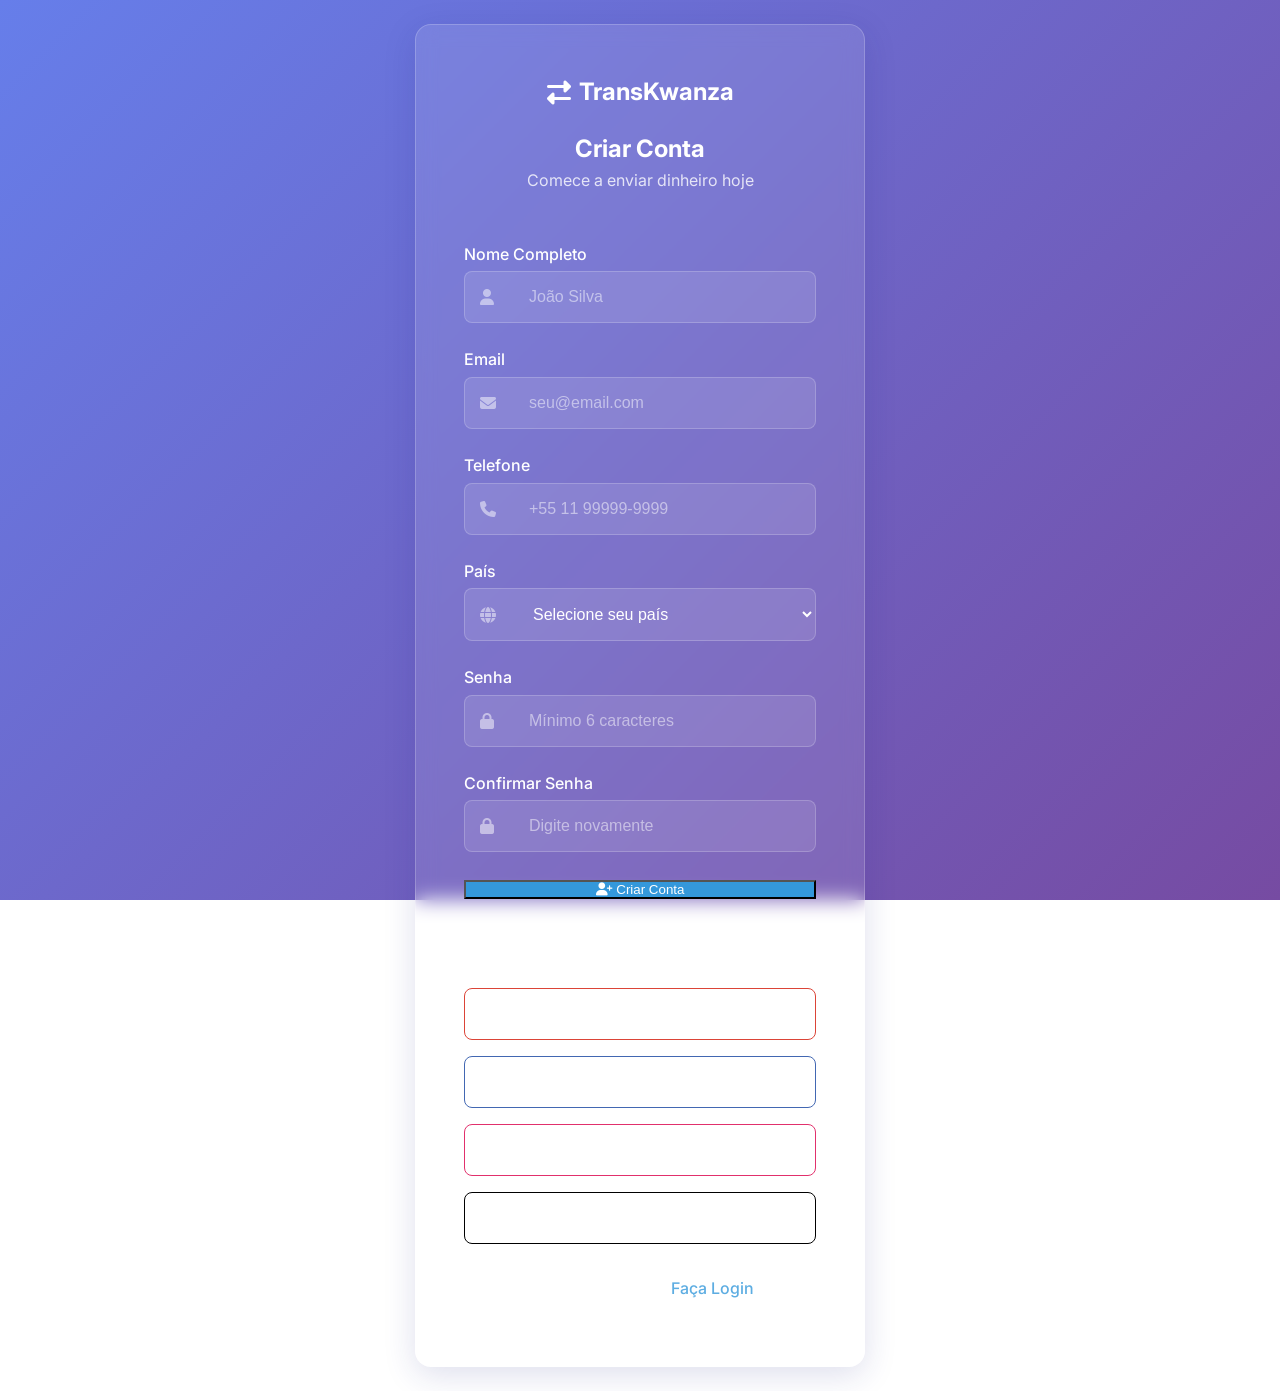
==== public_html/cadastro.html @ 3e9f4a1c "feat: Implementação inicial do sistema TransKwanza P2P de Remessas Este commit implementa a base com" ====
<!DOCTYPE html>
<html lang="pt-BR">
<head>
    <meta charset="UTF-8">
    <meta name="viewport" content="width=device-width, initial-scale=1.0">
    <title>Cadastro - TransKwanza</title>

    <link rel="preconnect" href="https://fonts.googleapis.com">
    <link href="https://fonts.googleapis.com/css2?family=Inter:wght@400;500;600;700&display=swap" rel="stylesheet">
    <link rel="stylesheet" href="https://cdnjs.cloudflare.com/ajax/libs/font-awesome/6.4.0/css/all.min.css">

    <link rel="stylesheet" href="css/theme.css">
    <link rel="stylesheet" href="css/style.css">
    <link rel="stylesheet" href="css/auth.css">

    <script src="https://accounts.google.com/gsi/client" async defer></script>
    <script async defer crossorigin="anonymous" src="https://connect.facebook.net/pt_BR/sdk.js"></script>
    <script src="https://appleid.cdn-apple.com/appleauth/static/jsapi/appleid/1/pt_BR/appleid.auth.js"></script>
</head>
<body class="auth-page">
    <div class="auth-container">
        <div class="auth-card glass-card">
            <div class="auth-header">
                <a href="index.html" class="logo">
                    <i class="fas fa-exchange-alt"></i>
                    <span>TransKwanza</span>
                </a>
                <h1>Criar Conta</h1>
                <p>Comece a enviar dinheiro hoje</p>
            </div>

            <!-- Cadastro Tradicional -->
            <form id="registerForm" class="auth-form">
                <div class="form-group">
                    <label for="name">Nome Completo</label>
                    <div class="input-group">
                        <i class="fas fa-user"></i>
                        <input type="text" id="name" name="name" placeholder="João Silva" required>
                    </div>
                </div>

                <div class="form-group">
                    <label for="email">Email</label>
                    <div class="input-group">
                        <i class="fas fa-envelope"></i>
                        <input type="email" id="email" name="email" placeholder="seu@email.com" required>
                    </div>
                </div>

                <div class="form-group">
                    <label for="phone">Telefone</label>
                    <div class="input-group">
                        <i class="fas fa-phone"></i>
                        <input type="tel" id="phone" name="phone" placeholder="+55 11 99999-9999">
                    </div>
                </div>

                <div class="form-group">
                    <label for="country">País</label>
                    <div class="input-group">
                        <i class="fas fa-globe"></i>
                        <select id="country" name="country" required>
                            <option value="">Selecione seu país</option>
                            <option value="BR">🇧🇷 Brasil</option>
                            <option value="AO">🇦🇴 Angola</option>
                            <option value="PT">🇵🇹 Portugal</option>
                            <option value="US">🇺🇸 Estados Unidos</option>
                            <option value="CU">🇨🇺 Cuba</option>
                            <option value="RU">🇷🇺 Rússia</option>
                            <option value="ZA">🇿🇦 África do Sul</option>
                            <option value="NA">🇳🇦 Namíbia</option>
                            <option value="MZ">🇲🇿 Moçambique</option>
                        </select>
                    </div>
                </div>

                <div class="form-group">
                    <label for="password">Senha</label>
                    <div class="input-group">
                        <i class="fas fa-lock"></i>
                        <input type="password" id="password" name="password" placeholder="Mínimo 6 caracteres" required>
                    </div>
                </div>

                <div class="form-group">
                    <label for="confirmPassword">Confirmar Senha</label>
                    <div class="input-group">
                        <i class="fas fa-lock"></i>
                        <input type="password" id="confirmPassword" name="confirmPassword" placeholder="Digite novamente" required>
                    </div>
                </div>

                <button type="submit" class="btn-primary btn-block">
                    <i class="fas fa-user-plus"></i>
                    Criar Conta
                </button>
            </form>

            <div class="divider">
                <span>OU</span>
            </div>

            <div class="social-login">
                <button id="googleLoginBtn" class="btn-social btn-google">
                    <i class="fab fa-google"></i>
                    Cadastrar com Google
                </button>

                <button id="facebookLoginBtn" class="btn-social btn-facebook">
                    <i class="fab fa-facebook-f"></i>
                    Cadastrar com Facebook
                </button>

                <button id="instagramLoginBtn" class="btn-social btn-instagram">
                    <i class="fab fa-instagram"></i>
                    Cadastrar com Instagram
                </button>

                <button id="appleLoginBtn" class="btn-social btn-apple">
                    <i class="fab fa-apple"></i>
                    Cadastrar com Apple
                </button>
            </div>

            <div class="auth-footer">
                <p>Já tem uma conta? <a href="login.html">Faça Login</a></p>
            </div>
        </div>
    </div>

    <script src="js/main.js"></script>
    <script src="js/social-login.js"></script>
    <script src="js/auth.js"></script>
</body>
</html>
---- public_html/css/theme.css ----
/**
 * TRANSKWANZA - Theme Variables
 * Cores, fontes e variáveis globais
 */

:root {
    /* Cores Primárias */
    --primary-color: #3498db;
    --primary-dark: #2980b9;
    --primary-light: #5dade2;

    /* Cores Secundárias */
    --secondary-color: #2ecc71;
    --secondary-dark: #27ae60;
    --secondary-light: #58d68d;

    /* Cores de Sistema */
    --error-color: #e74c3c;
    --warning-color: #f39c12;
    --info-color: #3498db;
    --success-color: #2ecc71;

    /* Cores Neutras */
    --gray-100: #f8f9fa;
    --gray-200: #e9ecef;
    --gray-300: #dee2e6;
    --gray-400: #ced4da;
    --gray-500: #adb5bd;
    --gray-600: #6c757d;
    --gray-700: #495057;
    --gray-800: #343a40;
    --gray-900: #212529;

    /* Background */
    --bg-gradient-start: #667eea;
    --bg-gradient-end: #764ba2;
    --bg-gradient: linear-gradient(135deg, var(--bg-gradient-start) 0%, var(--bg-gradient-end) 100%);

    /* Glass Effect */
    --glass-bg: rgba(255, 255, 255, 0.1);
    --glass-border: rgba(255, 255, 255, 0.2);
    --glass-shadow: 0 8px 32px 0 rgba(31, 38, 135, 0.15);
    --glass-blur: 10px;

    /* Tipografia */
    --font-family: 'Inter', -apple-system, BlinkMacSystemFont, 'Segoe UI', Roboto, sans-serif;
    --font-size-xs: 0.75rem;    /* 12px */
    --font-size-sm: 0.875rem;   /* 14px */
    --font-size-base: 1rem;     /* 16px */
    --font-size-lg: 1.125rem;   /* 18px */
    --font-size-xl: 1.25rem;    /* 20px */
    --font-size-2xl: 1.5rem;    /* 24px */
    --font-size-3xl: 1.875rem;  /* 30px */
    --font-size-4xl: 2.25rem;   /* 36px */

    --font-weight-normal: 400;
    --font-weight-medium: 500;
    --font-weight-semibold: 600;
    --font-weight-bold: 700;

    /* Espaçamento */
    --spacing-xs: 0.25rem;    /* 4px */
    --spacing-sm: 0.5rem;     /* 8px */
    --spacing-md: 1rem;       /* 16px */
    --spacing-lg: 1.5rem;     /* 24px */
    --spacing-xl: 2rem;       /* 32px */
    --spacing-2xl: 3rem;      /* 48px */
    --spacing-3xl: 4rem;      /* 64px */

    /* Border Radius */
    --radius-sm: 0.25rem;     /* 4px */
    --radius-md: 0.5rem;      /* 8px */
    --radius-lg: 1rem;        /* 16px */
    --radius-xl: 1.5rem;      /* 24px */
    --radius-full: 9999px;

    /* Shadows */
    --shadow-sm: 0 1px 2px 0 rgba(0, 0, 0, 0.05);
    --shadow-md: 0 4px 6px -1px rgba(0, 0, 0, 0.1), 0 2px 4px -1px rgba(0, 0, 0, 0.06);
    --shadow-lg: 0 10px 15px -3px rgba(0, 0, 0, 0.1), 0 4px 6px -2px rgba(0, 0, 0, 0.05);
    --shadow-xl: 0 20px 25px -5px rgba(0, 0, 0, 0.1), 0 10px 10px -5px rgba(0, 0, 0, 0.04);

    /* Transitions */
    --transition-fast: 150ms ease-in-out;
    --transition-base: 300ms ease-in-out;
    --transition-slow: 500ms ease-in-out;

    /* Z-Index */
    --z-dropdown: 1000;
    --z-sticky: 1020;
    --z-fixed: 1030;
    --z-modal-backdrop: 1040;
    --z-modal: 1050;
    --z-popover: 1060;
    --z-tooltip: 1070;
}

/* Dark Theme (futuro) */
[data-theme="dark"] {
    --bg-gradient-start: #2c3e50;
    --bg-gradient-end: #3498db;
    --glass-bg: rgba(0, 0, 0, 0.3);
}
---- public_html/css/style.css ----
/**
 * TRANSKWANZA - Global Styles
 * Estilos globais + Glassmorphism Design
 */

/* ============================================
   RESET & BASE
   ============================================ */
*, *::before, *::after {
    box-sizing: border-box;
    margin: 0;
    padding: 0;
}

html {
    scroll-behavior: smooth;
}

body {
    font-family: var(--font-family);
    font-size: var(--font-size-base);
    line-height: 1.6;
    color: var(--gray-900);
    background: var(--bg-gradient);
    background-attachment: fixed;
    min-height: 100vh;
}

/* ============================================
   GLASS MORPHISM
   ============================================ */
.glass-card {
    background: var(--glass-bg);
    backdrop-filter: blur(var(--glass-blur));
    -webkit-backdrop-filter: blur(var(--glass-blur));
    border: 1px solid var(--glass-border);
    border-radius: var(--radius-lg);
    box-shadow: var(--glass-shadow);
    transition: transform var(--transition-base), box-shadow var(--transition-base);
}

.glass-card:hover {
    transform: translateY(-2px);
    box-shadow: 0 12px 40px 0 rgba(31, 38, 135, 0.2);
}

/* ============================================
   CONTAINER & LAYOUT
   ============================================ */
.container {
    width: 100%;
    max-width: 1200px;
    margin: 0 auto;
    padding: 0 var(--spacing-lg);
}

/* ============================================
   TYPOGRAPHY
   ============================================ */
h1, h2, h3, h4, h5, h6 {
    font-weight: var(--font-weight-bold);
    line-height: 1.2;
    margin-bottom: var(--spacing-md);
    color: #fff;
}

h1 { font-size: var(--font-size-4xl); }
h2 { font-size: var(--font-size-3xl); }
h3 { font-size: var(--font-size-2xl); }
h4 { font-size: var(--font-size-xl); }

p {
    margin-bottom: var(--spacing-md);
}

a {
    color: var(--primary-color);
    text-decoration: none;
    transition: color var(--transition-fast);
}

a:hover {
    color: var(--primary-dark);
}

/* ============================================
   BUTTONS
   ============================================ */
.btn {
    display: inline-flex;
    align-items: center;
    justify-content: center;
    gap: var(--spacing-sm);
    padding: var(--spacing-sm) var(--spacing-lg);
    font-size: var(--font-size-base);
    font-weight: var(--font-weight-medium);
    border-radius: var(--radius-md);
    border: none;
    cursor: pointer;
    transition: all var(--transition-base);
    text-align: center;
    white-space: nowrap;
}

.btn-primary {
    background: var(--primary-color);
    color: #fff;
}

.btn-primary:hover {
    background: var(--primary-dark);
    transform: translateY(-1px);
    box-shadow: var(--shadow-md);
}

.btn-secondary {
    background: var(--glass-bg);
    color: #fff;
    border: 1px solid var(--glass-border);
    backdrop-filter: blur(10px);
}

.btn-secondary:hover {
    background: rgba(255, 255, 255, 0.2);
}

.btn-large {
    padding: var(--spacing-md) var(--spacing-xl);
    font-size: var(--font-size-lg);
}

.btn-block {
    width: 100%;
}

/* ============================================
   HEADER
   ============================================ */
.header {
    padding: var(--spacing-lg) 0;
    position: sticky;
    top: 0;
    z-index: var(--z-sticky);
    background: rgba(255, 255, 255, 0.05);
    backdrop-filter: blur(10px);
    border-bottom: 1px solid rgba(255, 255, 255, 0.1);
}

.header-content {
    display: flex;
    justify-content: space-between;
    align-items: center;
}

.logo {
    display: flex;
    align-items: center;
    gap: var(--spacing-sm);
    font-size: var(--font-size-2xl);
    font-weight: var(--font-weight-bold);
    color: #fff;
}

.nav {
    display: flex;
    align-items: center;
    gap: var(--spacing-lg);
}

.nav a {
    color: #fff;
    font-weight: var(--font-weight-medium);
}

/* ============================================
   HERO SECTION
   ============================================ */
.hero {
    padding: var(--spacing-3xl) 0;
    text-align: center;
}

.hero-content h1 {
    font-size: 3.5rem;
    margin-bottom: var(--spacing-md);
}

.hero-subtitle {
    font-size: var(--font-size-xl);
    color: rgba(255, 255, 255, 0.9);
    margin-bottom: var(--spacing-2xl);
}

.hero-buttons {
    display: flex;
    gap: var(--spacing-md);
    justify-content: center;
    margin-bottom: var(--spacing-3xl);
}

.hero-stats {
    display: grid;
    grid-template-columns: repeat(3, 1fr);
    gap: var(--spacing-xl);
    max-width: 800px;
    margin: 0 auto;
}

.stat {
    padding: var(--spacing-lg);
}

.stat i {
    font-size: 2.5rem;
    color: var(--secondary-color);
    margin-bottom: var(--spacing-md);
}

.stat h3 {
    font-size: var(--font-size-3xl);
    margin-bottom: var(--spacing-xs);
}

.stat p {
    color: rgba(255, 255, 255, 0.8);
    margin: 0;
}

/* ============================================
   FEATURES SECTION
   ============================================ */
.features, .countries, .how-it-works {
    padding: var(--spacing-3xl) 0;
}

.section-title {
    text-align: center;
    margin-bottom: var(--spacing-2xl);
    font-size: var(--font-size-3xl);
}

.features-grid {
    display: grid;
    grid-template-columns: repeat(auto-fit, minmax(280px, 1fr));
    gap: var(--spacing-xl);
}

.feature-card {
    padding: var(--spacing-xl);
    text-align: center;
}

.feature-card i {
    font-size: 3rem;
    color: var(--primary-color);
    margin-bottom: var(--spacing-md);
}

.feature-card h3 {
    margin-bottom: var(--spacing-sm);
}

.feature-card p {
    color: rgba(255, 255, 255, 0.8);
    margin: 0;
}

/* ============================================
   COUNTRIES SECTION
   ============================================ */
.countries-grid {
    display: grid;
    grid-template-columns: repeat(auto-fit, minmax(150px, 1fr));
    gap: var(--spacing-lg);
}

.country-card {
    padding: var(--spacing-lg);
    text-align: center;
}

.flag {
    font-size: 3rem;
    display: block;
    margin-bottom: var(--spacing-sm);
}

.country-card h3 {
    font-size: var(--font-size-lg);
    margin-bottom: var(--spacing-xs);
}

.country-card p {
    color: rgba(255, 255, 255, 0.7);
    margin: 0;
}

/* ============================================
   HOW IT WORKS
   ============================================ */
.steps {
    display: grid;
    grid-template-columns: repeat(auto-fit, minmax(250px, 1fr));
    gap: var(--spacing-xl);
}

.step {
    padding: var(--spacing-xl);
    text-align: center;
    position: relative;
}

.step-number {
    width: 60px;
    height: 60px;
    background: var(--primary-color);
    border-radius: 50%;
    display: flex;
    align-items: center;
    justify-content: center;
    font-size: var(--font-size-2xl);
    font-weight: var(--font-weight-bold);
    color: #fff;
    margin: 0 auto var(--spacing-md);
}

.step h3 {
    margin-bottom: var(--spacing-sm);
}

.step p {
    color: rgba(255, 255, 255, 0.8);
    margin: 0;
}

/* ============================================
   FOOTER
   ============================================ */
.footer {
    padding: var(--spacing-2xl) 0;
    border-top: 1px solid rgba(255, 255, 255, 0.1);
    color: #fff;
}

.footer-content {
    display: grid;
    grid-template-columns: repeat(auto-fit, minmax(200px, 1fr));
    gap: var(--spacing-xl);
    margin-bottom: var(--spacing-xl);
}

.footer-section h4 {
    margin-bottom: var(--spacing-md);
}

.footer-section a {
    display: block;
    color: rgba(255, 255, 255, 0.8);
    margin-bottom: var(--spacing-xs);
}

.social-links {
    display: flex;
    gap: var(--spacing-md);
}

.social-links a {
    width: 40px;
    height: 40px;
    background: var(--glass-bg);
    border-radius: 50%;
    display: flex;
    align-items: center;
    justify-content: center;
    border: 1px solid var(--glass-border);
}

.footer-bottom {
    text-align: center;
    padding-top: var(--spacing-lg);
    border-top: 1px solid rgba(255, 255, 255, 0.1);
    color: rgba(255, 255, 255, 0.6);
}

/* ============================================
   FORMS
   ============================================ */
.form-group {
    margin-bottom: var(--spacing-lg);
}

label {
    display: block;
    margin-bottom: var(--spacing-xs);
    font-weight: var(--font-weight-medium);
    color: #fff;
}

.input-group {
    position: relative;
    display: flex;
    align-items: center;
}

.input-group i {
    position: absolute;
    left: var(--spacing-md);
    color: rgba(255, 255, 255, 0.5);
}

input, select, textarea {
    width: 100%;
    padding: var(--spacing-md);
    padding-left: var(--spacing-3xl);
    background: rgba(255, 255, 255, 0.1);
    border: 1px solid rgba(255, 255, 255, 0.2);
    border-radius: var(--radius-md);
    color: #fff;
    font-size: var(--font-size-base);
    transition: all var(--transition-base);
}

input::placeholder, select option {
    color: rgba(255, 255, 255, 0.5);
}

input:focus, select:focus, textarea:focus {
    outline: none;
    border-color: var(--primary-color);
    background: rgba(255, 255, 255, 0.15);
}

/* ============================================
   RESPONSIVE
   ============================================ */
@media (max-width: 768px) {
    .nav {
        display: none;
    }

    .hero-content h1 {
        font-size: 2.5rem;
    }

    .hero-stats {
        grid-template-columns: 1fr;
    }

    .hero-buttons {
        flex-direction: column;
    }

    .footer-content {
        grid-template-columns: 1fr;
    }
}
---- public_html/css/auth.css ----
/**
 * TRANSKWANZA - Auth Styles
 * Estilos para login e cadastro
 */

.auth-page {
    display: flex;
    align-items: center;
    justify-content: center;
    min-height: 100vh;
    padding: var(--spacing-lg);
}

.auth-container {
    width: 100%;
    max-width: 450px;
}

.auth-card {
    padding: var(--spacing-2xl);
}

.auth-header {
    text-align: center;
    margin-bottom: var(--spacing-2xl);
}

.auth-header .logo {
    display: inline-flex;
    margin-bottom: var(--spacing-lg);
}

.auth-header h1 {
    font-size: var(--font-size-2xl);
    margin-bottom: var(--spacing-xs);
}

.auth-header p {
    color: rgba(255, 255, 255, 0.8);
    margin: 0;
}

.auth-form {
    margin-bottom: var(--spacing-lg);
}

.divider {
    display: flex;
    align-items: center;
    text-align: center;
    margin: var(--spacing-xl) 0;
    color: rgba(255, 255, 255, 0.6);
}

.divider::before,
.divider::after {
    content: '';
    flex: 1;
    border-bottom: 1px solid rgba(255, 255, 255, 0.2);
}

.divider span {
    padding: 0 var(--spacing-md);
    font-size: var(--font-size-sm);
}

.social-login {
    display: flex;
    flex-direction: column;
    gap: var(--spacing-md);
}

.btn-social {
    width: 100%;
    padding: var(--spacing-md);
    border: 1px solid rgba(255, 255, 255, 0.2);
    border-radius: var(--radius-md);
    background: var(--glass-bg);
    color: #fff;
    font-size: var(--font-size-base);
    font-weight: var(--font-weight-medium);
    cursor: pointer;
    transition: all var(--transition-base);
    display: flex;
    align-items: center;
    justify-content: center;
    gap: var(--spacing-sm);
}

.btn-social:hover {
    background: rgba(255, 255, 255, 0.15);
    transform: translateY(-1px);
}

.btn-google { border-color: #DB4437; }
.btn-google:hover { background: rgba(219, 68, 55, 0.1); }

.btn-facebook { border-color: #4267B2; }
.btn-facebook:hover { background: rgba(66, 103, 178, 0.1); }

.btn-instagram { border-color: #E1306C; }
.btn-instagram:hover { background: rgba(225, 48, 108, 0.1); }

.btn-apple { border-color: #000; }
.btn-apple:hover { background: rgba(0, 0, 0, 0.2); }

.auth-footer {
    text-align: center;
    margin-top: var(--spacing-xl);
    color: rgba(255, 255, 255, 0.8);
}

.auth-footer a {
    color: var(--primary-light);
    font-weight: var(--font-weight-medium);
}

.auth-footer a:hover {
    text-decoration: underline;
}

@media (max-width: 576px) {
    .auth-card {
        padding: var(--spacing-lg);
    }
}
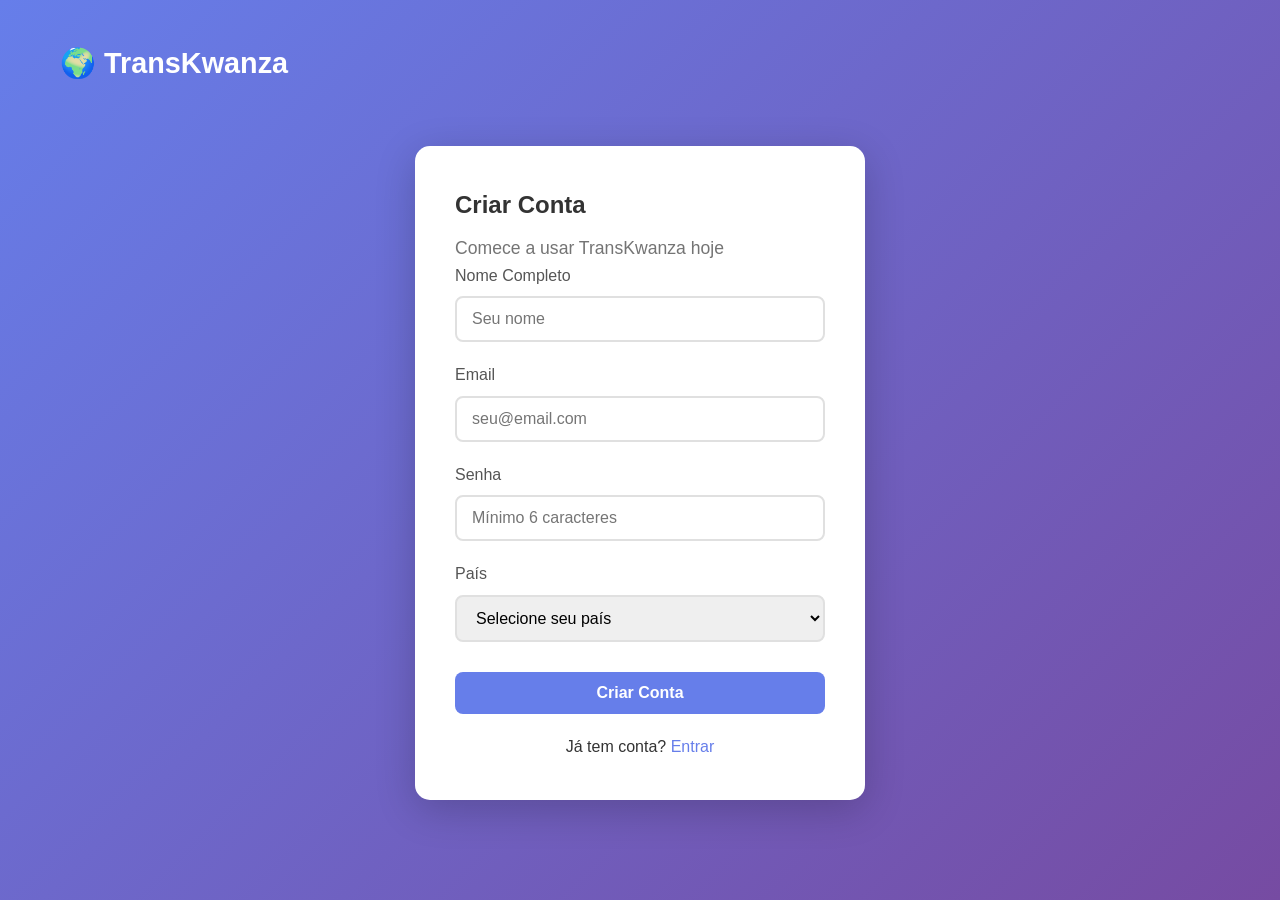
==== commit 480260e6: "feat: FASE 1 - Autenticação Básica (MVP Incremental) 🎯 RECOMEÇO COM ABORDAGEM MVP  Resetamos o proje" ====
--- a/public_html/cadastro.html
+++ b/public_html/cadastro.html
@@ -4,132 +4,63 @@
     <meta charset="UTF-8">
     <meta name="viewport" content="width=device-width, initial-scale=1.0">
     <title>Cadastro - TransKwanza</title>
+    <link rel="stylesheet" href="css/style.css">
+</head>
+<body>
+    <div class="container">
+        <header class="header-simple">
+            <a href="index.html" class="logo">🌍 TransKwanza</a>
+        </header>
 
-    <link rel="preconnect" href="https://fonts.googleapis.com">
-    <link href="https://fonts.googleapis.com/css2?family=Inter:wght@400;500;600;700&display=swap" rel="stylesheet">
-    <link rel="stylesheet" href="https://cdnjs.cloudflare.com/ajax/libs/font-awesome/6.4.0/css/all.min.css">
+        <main class="main-content">
+            <div class="card auth-card">
+                <h2>Criar Conta</h2>
+                <p class="subtitle">Comece a usar TransKwanza hoje</p>
 
-    <link rel="stylesheet" href="css/theme.css">
-    <link rel="stylesheet" href="css/style.css">
-    <link rel="stylesheet" href="css/auth.css">
+                <form id="registerForm">
+                    <div class="form-group">
+                        <label for="name">Nome Completo</label>
+                        <input type="text" id="name" name="name" required placeholder="Seu nome">
+                    </div>
 
-    <script src="https://accounts.google.com/gsi/client" async defer></script>
-    <script async defer crossorigin="anonymous" src="https://connect.facebook.net/pt_BR/sdk.js"></script>
-    <script src="https://appleid.cdn-apple.com/appleauth/static/jsapi/appleid/1/pt_BR/appleid.auth.js"></script>
-</head>
-<body class="auth-page">
-    <div class="auth-container">
-        <div class="auth-card glass-card">
-            <div class="auth-header">
-                <a href="index.html" class="logo">
-                    <i class="fas fa-exchange-alt"></i>
-                    <span>TransKwanza</span>
-                </a>
-                <h1>Criar Conta</h1>
-                <p>Comece a enviar dinheiro hoje</p>
-            </div>
+                    <div class="form-group">
+                        <label for="email">Email</label>
+                        <input type="email" id="email" name="email" required placeholder="seu@email.com">
+                    </div>
 
-            <!-- Cadastro Tradicional -->
-            <form id="registerForm" class="auth-form">
-                <div class="form-group">
-                    <label for="name">Nome Completo</label>
-                    <div class="input-group">
-                        <i class="fas fa-user"></i>
-                        <input type="text" id="name" name="name" placeholder="João Silva" required>
+                    <div class="form-group">
+                        <label for="password">Senha</label>
+                        <input type="password" id="password" name="password" required placeholder="Mínimo 6 caracteres">
                     </div>
-                </div>
 
-                <div class="form-group">
-                    <label for="email">Email</label>
-                    <div class="input-group">
-                        <i class="fas fa-envelope"></i>
-                        <input type="email" id="email" name="email" placeholder="seu@email.com" required>
-                    </div>
-                </div>
-
-                <div class="form-group">
-                    <label for="phone">Telefone</label>
-                    <div class="input-group">
-                        <i class="fas fa-phone"></i>
-                        <input type="tel" id="phone" name="phone" placeholder="+55 11 99999-9999">
-                    </div>
-                </div>
-
-                <div class="form-group">
-                    <label for="country">País</label>
-                    <div class="input-group">
-                        <i class="fas fa-globe"></i>
+                    <div class="form-group">
+                        <label for="country">País</label>
                         <select id="country" name="country" required>
                             <option value="">Selecione seu país</option>
-                            <option value="BR">🇧🇷 Brasil</option>
-                            <option value="AO">🇦🇴 Angola</option>
-                            <option value="PT">🇵🇹 Portugal</option>
-                            <option value="US">🇺🇸 Estados Unidos</option>
-                            <option value="CU">🇨🇺 Cuba</option>
-                            <option value="RU">🇷🇺 Rússia</option>
-                            <option value="ZA">🇿🇦 África do Sul</option>
-                            <option value="NA">🇳🇦 Namíbia</option>
-                            <option value="MZ">🇲🇿 Moçambique</option>
+                            <option value="Brasil">🇧🇷 Brasil</option>
+                            <option value="Angola">🇦🇴 Angola</option>
+                            <option value="Portugal">🇵🇹 Portugal</option>
+                            <option value="Estados Unidos">🇺🇸 Estados Unidos</option>
+                            <option value="Cuba">🇨🇺 Cuba</option>
+                            <option value="Rússia">🇷🇺 Rússia</option>
+                            <option value="África do Sul">🇿🇦 África do Sul</option>
+                            <option value="Namíbia">🇳🇦 Namíbia</option>
+                            <option value="Moçambique">🇲🇿 Moçambique</option>
                         </select>
                     </div>
-                </div>
 
-                <div class="form-group">
-                    <label for="password">Senha</label>
-                    <div class="input-group">
-                        <i class="fas fa-lock"></i>
-                        <input type="password" id="password" name="password" placeholder="Mínimo 6 caracteres" required>
-                    </div>
-                </div>
+                    <button type="submit" class="btn btn-primary btn-block">Criar Conta</button>
 
-                <div class="form-group">
-                    <label for="confirmPassword">Confirmar Senha</label>
-                    <div class="input-group">
-                        <i class="fas fa-lock"></i>
-                        <input type="password" id="confirmPassword" name="confirmPassword" placeholder="Digite novamente" required>
-                    </div>
-                </div>
+                    <p class="text-center mt-20">
+                        Já tem conta? <a href="login.html">Entrar</a>
+                    </p>
+                </form>
 
-                <button type="submit" class="btn-primary btn-block">
-                    <i class="fas fa-user-plus"></i>
-                    Criar Conta
-                </button>
-            </form>
-
-            <div class="divider">
-                <span>OU</span>
+                <div id="message" class="message"></div>
             </div>
-
-            <div class="social-login">
-                <button id="googleLoginBtn" class="btn-social btn-google">
-                    <i class="fab fa-google"></i>
-                    Cadastrar com Google
-                </button>
-
-                <button id="facebookLoginBtn" class="btn-social btn-facebook">
-                    <i class="fab fa-facebook-f"></i>
-                    Cadastrar com Facebook
-                </button>
-
-                <button id="instagramLoginBtn" class="btn-social btn-instagram">
-                    <i class="fab fa-instagram"></i>
-                    Cadastrar com Instagram
-                </button>
-
-                <button id="appleLoginBtn" class="btn-social btn-apple">
-                    <i class="fab fa-apple"></i>
-                    Cadastrar com Apple
-                </button>
-            </div>
-
-            <div class="auth-footer">
-                <p>Já tem uma conta? <a href="login.html">Faça Login</a></p>
-            </div>
-        </div>
+        </main>
     </div>
 
-    <script src="js/main.js"></script>
-    <script src="js/social-login.js"></script>
     <script src="js/auth.js"></script>
 </body>
 </html>
--- a/public_html/css/style.css
+++ b/public_html/css/style.css
@@ -1,456 +1,314 @@
-/**
- * TRANSKWANZA - Global Styles
- * Estilos globais + Glassmorphism Design
- */
-
 /* ============================================
-   RESET & BASE
+   TRANSKWANZA - FASE 1: ESTILOS BÁSICOS
+   Design simples, bonito e responsivo
    ============================================ */
-*, *::before, *::after {
-    box-sizing: border-box;
+
+/* Reset e Base */
+* {
     margin: 0;
     padding: 0;
-}
-
-html {
-    scroll-behavior: smooth;
+    box-sizing: border-box;
 }
 
 body {
-    font-family: var(--font-family);
-    font-size: var(--font-size-base);
+    font-family: -apple-system, BlinkMacSystemFont, 'Segoe UI', Roboto, Oxygen, Ubuntu, Cantarell, sans-serif;
+    background: linear-gradient(135deg, #667eea 0%, #764ba2 100%);
+    min-height: 100vh;
+    color: #333;
     line-height: 1.6;
-    color: var(--gray-900);
-    background: var(--bg-gradient);
-    background-attachment: fixed;
-    min-height: 100vh;
-}
-
-/* ============================================
-   GLASS MORPHISM
-   ============================================ */
-.glass-card {
-    background: var(--glass-bg);
-    backdrop-filter: blur(var(--glass-blur));
-    -webkit-backdrop-filter: blur(var(--glass-blur));
-    border: 1px solid var(--glass-border);
-    border-radius: var(--radius-lg);
-    box-shadow: var(--glass-shadow);
-    transition: transform var(--transition-base), box-shadow var(--transition-base);
-}
-
-.glass-card:hover {
-    transform: translateY(-2px);
-    box-shadow: 0 12px 40px 0 rgba(31, 38, 135, 0.2);
-}
-
-/* ============================================
-   CONTAINER & LAYOUT
-   ============================================ */
+}
+
 .container {
-    width: 100%;
     max-width: 1200px;
     margin: 0 auto;
-    padding: 0 var(--spacing-lg);
-}
-
-/* ============================================
-   TYPOGRAPHY
-   ============================================ */
-h1, h2, h3, h4, h5, h6 {
-    font-weight: var(--font-weight-bold);
-    line-height: 1.2;
-    margin-bottom: var(--spacing-md);
-    color: #fff;
-}
-
-h1 { font-size: var(--font-size-4xl); }
-h2 { font-size: var(--font-size-3xl); }
-h3 { font-size: var(--font-size-2xl); }
-h4 { font-size: var(--font-size-xl); }
-
-p {
-    margin-bottom: var(--spacing-md);
-}
-
-a {
-    color: var(--primary-color);
+    padding: 20px;
+}
+
+/* Hero Section */
+.hero {
+    text-align: center;
+    padding: 60px 20px;
+    color: white;
+}
+
+.hero h1 {
+    font-size: 3.5rem;
+    margin-bottom: 10px;
+    text-shadow: 2px 2px 4px rgba(0,0,0,0.3);
+}
+
+.tagline {
+    font-size: 1.5rem;
+    margin-bottom: 10px;
+    font-weight: 300;
+}
+
+.subtitle {
+    font-size: 1.1rem;
+    opacity: 0.9;
+    color: #666;
+}
+
+/* Header Simples */
+.header-simple {
+    padding: 20px 0;
+    margin-bottom: 40px;
+}
+
+.header-simple .logo {
+    font-size: 1.8rem;
+    color: white;
     text-decoration: none;
-    transition: color var(--transition-fast);
-}
-
-a:hover {
-    color: var(--primary-dark);
-}
-
-/* ============================================
-   BUTTONS
-   ============================================ */
-.btn {
-    display: inline-flex;
-    align-items: center;
-    justify-content: center;
-    gap: var(--spacing-sm);
-    padding: var(--spacing-sm) var(--spacing-lg);
-    font-size: var(--font-size-base);
-    font-weight: var(--font-weight-medium);
-    border-radius: var(--radius-md);
-    border: none;
-    cursor: pointer;
-    transition: all var(--transition-base);
-    text-align: center;
-    white-space: nowrap;
-}
-
-.btn-primary {
-    background: var(--primary-color);
-    color: #fff;
-}
-
-.btn-primary:hover {
-    background: var(--primary-dark);
-    transform: translateY(-1px);
-    box-shadow: var(--shadow-md);
-}
-
-.btn-secondary {
-    background: var(--glass-bg);
-    color: #fff;
-    border: 1px solid var(--glass-border);
-    backdrop-filter: blur(10px);
-}
-
-.btn-secondary:hover {
-    background: rgba(255, 255, 255, 0.2);
-}
-
-.btn-large {
-    padding: var(--spacing-md) var(--spacing-xl);
-    font-size: var(--font-size-lg);
-}
-
-.btn-block {
-    width: 100%;
-}
-
-/* ============================================
-   HEADER
-   ============================================ */
-.header {
-    padding: var(--spacing-lg) 0;
-    position: sticky;
-    top: 0;
-    z-index: var(--z-sticky);
-    background: rgba(255, 255, 255, 0.05);
-    backdrop-filter: blur(10px);
-    border-bottom: 1px solid rgba(255, 255, 255, 0.1);
-}
-
-.header-content {
+    font-weight: bold;
+}
+
+/* Header Dashboard */
+.header-dashboard {
     display: flex;
     justify-content: space-between;
     align-items: center;
-}
-
-.logo {
+    padding: 20px;
+    background: white;
+    border-radius: 10px;
+    box-shadow: 0 2px 10px rgba(0,0,0,0.1);
+    margin-bottom: 30px;
+}
+
+.header-dashboard .logo {
+    font-size: 1.5rem;
+    font-weight: bold;
+    color: #667eea;
+}
+
+/* Cards */
+.card {
+    background: white;
+    border-radius: 15px;
+    padding: 40px;
+    box-shadow: 0 10px 40px rgba(0,0,0,0.2);
+    margin-bottom: 30px;
+}
+
+.auth-card {
+    max-width: 450px;
+    margin: 40px auto;
+}
+
+.auth-card h2 {
+    margin-bottom: 10px;
+    color: #333;
+}
+
+/* Formulários */
+.form-group {
+    margin-bottom: 20px;
+}
+
+.form-group label {
+    display: block;
+    margin-bottom: 8px;
+    color: #555;
+    font-weight: 500;
+}
+
+.form-group input,
+.form-group select {
+    width: 100%;
+    padding: 12px 15px;
+    border: 2px solid #e0e0e0;
+    border-radius: 8px;
+    font-size: 1rem;
+    transition: border-color 0.3s;
+}
+
+.form-group input:focus,
+.form-group select:focus {
+    outline: none;
+    border-color: #667eea;
+}
+
+/* Botões */
+.btn {
+    display: inline-block;
+    padding: 12px 30px;
+    border-radius: 8px;
+    text-decoration: none;
+    font-weight: 600;
+    cursor: pointer;
+    border: none;
+    font-size: 1rem;
+    transition: all 0.3s;
+}
+
+.btn-primary {
+    background: #667eea;
+    color: white;
+}
+
+.btn-primary:hover {
+    background: #5568d3;
+    transform: translateY(-2px);
+    box-shadow: 0 5px 15px rgba(102, 126, 234, 0.4);
+}
+
+.btn-secondary {
+    background: white;
+    color: #667eea;
+    border: 2px solid #667eea;
+}
+
+.btn-secondary:hover {
+    background: #667eea;
+    color: white;
+}
+
+.btn-block {
+    width: 100%;
+    margin-top: 10px;
+}
+
+.btn-small {
+    padding: 8px 20px;
+    font-size: 0.9rem;
+}
+
+.btn:disabled {
+    opacity: 0.6;
+    cursor: not-allowed;
+}
+
+.button-group {
     display: flex;
-    align-items: center;
-    gap: var(--spacing-sm);
-    font-size: var(--font-size-2xl);
-    font-weight: var(--font-weight-bold);
-    color: #fff;
-}
-
-.nav {
-    display: flex;
-    align-items: center;
-    gap: var(--spacing-lg);
-}
-
-.nav a {
-    color: #fff;
-    font-weight: var(--font-weight-medium);
-}
-
-/* ============================================
-   HERO SECTION
-   ============================================ */
-.hero {
-    padding: var(--spacing-3xl) 0;
+    gap: 15px;
+    margin-top: 30px;
+    justify-content: center;
+}
+
+/* Features Grid */
+.features {
+    display: grid;
+    grid-template-columns: repeat(auto-fit, minmax(250px, 1fr));
+    gap: 30px;
+    margin-top: 50px;
+}
+
+.feature {
+    background: white;
+    padding: 30px;
+    border-radius: 15px;
     text-align: center;
-}
-
-.hero-content h1 {
-    font-size: 3.5rem;
-    margin-bottom: var(--spacing-md);
-}
-
-.hero-subtitle {
-    font-size: var(--font-size-xl);
-    color: rgba(255, 255, 255, 0.9);
-    margin-bottom: var(--spacing-2xl);
-}
-
-.hero-buttons {
-    display: flex;
-    gap: var(--spacing-md);
-    justify-content: center;
-    margin-bottom: var(--spacing-3xl);
-}
-
-.hero-stats {
-    display: grid;
-    grid-template-columns: repeat(3, 1fr);
-    gap: var(--spacing-xl);
-    max-width: 800px;
-    margin: 0 auto;
-}
-
-.stat {
-    padding: var(--spacing-lg);
-}
-
-.stat i {
-    font-size: 2.5rem;
-    color: var(--secondary-color);
-    margin-bottom: var(--spacing-md);
-}
-
-.stat h3 {
-    font-size: var(--font-size-3xl);
-    margin-bottom: var(--spacing-xs);
-}
-
-.stat p {
-    color: rgba(255, 255, 255, 0.8);
-    margin: 0;
-}
-
-/* ============================================
-   FEATURES SECTION
-   ============================================ */
-.features, .countries, .how-it-works {
-    padding: var(--spacing-3xl) 0;
-}
-
-.section-title {
-    text-align: center;
-    margin-bottom: var(--spacing-2xl);
-    font-size: var(--font-size-3xl);
-}
-
-.features-grid {
-    display: grid;
-    grid-template-columns: repeat(auto-fit, minmax(280px, 1fr));
-    gap: var(--spacing-xl);
-}
-
-.feature-card {
-    padding: var(--spacing-xl);
-    text-align: center;
-}
-
-.feature-card i {
-    font-size: 3rem;
-    color: var(--primary-color);
-    margin-bottom: var(--spacing-md);
-}
-
-.feature-card h3 {
-    margin-bottom: var(--spacing-sm);
-}
-
-.feature-card p {
-    color: rgba(255, 255, 255, 0.8);
-    margin: 0;
-}
-
-/* ============================================
-   COUNTRIES SECTION
-   ============================================ */
-.countries-grid {
-    display: grid;
-    grid-template-columns: repeat(auto-fit, minmax(150px, 1fr));
-    gap: var(--spacing-lg);
-}
-
-.country-card {
-    padding: var(--spacing-lg);
-    text-align: center;
-}
-
-.flag {
+    box-shadow: 0 5px 20px rgba(0,0,0,0.1);
+}
+
+.feature .icon {
     font-size: 3rem;
     display: block;
-    margin-bottom: var(--spacing-sm);
-}
-
-.country-card h3 {
-    font-size: var(--font-size-lg);
-    margin-bottom: var(--spacing-xs);
-}
-
-.country-card p {
-    color: rgba(255, 255, 255, 0.7);
-    margin: 0;
-}
-
-/* ============================================
-   HOW IT WORKS
-   ============================================ */
-.steps {
-    display: grid;
-    grid-template-columns: repeat(auto-fit, minmax(250px, 1fr));
-    gap: var(--spacing-xl);
-}
-
-.step {
-    padding: var(--spacing-xl);
+    margin-bottom: 15px;
+}
+
+.feature h3 {
+    margin-bottom: 10px;
+    color: #333;
+}
+
+.feature p {
+    color: #666;
+}
+
+/* Mensagens */
+.message {
+    display: none;
+    padding: 12px 20px;
+    border-radius: 8px;
+    margin-top: 20px;
+    font-weight: 500;
+}
+
+.message.success {
+    background: #d4edda;
+    color: #155724;
+    border: 1px solid #c3e6cb;
+}
+
+.message.error {
+    background: #f8d7da;
+    color: #721c24;
+    border: 1px solid #f5c6cb;
+}
+
+/* Alertas */
+.alert {
+    padding: 20px;
+    border-radius: 10px;
+    margin-top: 20px;
+}
+
+.alert-info {
+    background: #e3f2fd;
+    border-left: 4px solid #2196f3;
+    color: #0d47a1;
+}
+
+.alert strong {
+    display: block;
+    margin-bottom: 5px;
+}
+
+/* User Info */
+.user-info {
+    background: #f8f9fa;
+    padding: 20px;
+    border-radius: 10px;
+    margin: 20px 0;
+}
+
+.user-info p {
+    margin-bottom: 10px;
+}
+
+/* Utilitários */
+.text-center {
     text-align: center;
-    position: relative;
-}
-
-.step-number {
-    width: 60px;
-    height: 60px;
-    background: var(--primary-color);
-    border-radius: 50%;
-    display: flex;
-    align-items: center;
-    justify-content: center;
-    font-size: var(--font-size-2xl);
-    font-weight: var(--font-weight-bold);
-    color: #fff;
-    margin: 0 auto var(--spacing-md);
-}
-
-.step h3 {
-    margin-bottom: var(--spacing-sm);
-}
-
-.step p {
-    color: rgba(255, 255, 255, 0.8);
-    margin: 0;
-}
-
-/* ============================================
-   FOOTER
-   ============================================ */
-.footer {
-    padding: var(--spacing-2xl) 0;
-    border-top: 1px solid rgba(255, 255, 255, 0.1);
-    color: #fff;
-}
-
-.footer-content {
-    display: grid;
-    grid-template-columns: repeat(auto-fit, minmax(200px, 1fr));
-    gap: var(--spacing-xl);
-    margin-bottom: var(--spacing-xl);
-}
-
-.footer-section h4 {
-    margin-bottom: var(--spacing-md);
-}
-
-.footer-section a {
-    display: block;
-    color: rgba(255, 255, 255, 0.8);
-    margin-bottom: var(--spacing-xs);
-}
-
-.social-links {
-    display: flex;
-    gap: var(--spacing-md);
-}
-
-.social-links a {
-    width: 40px;
-    height: 40px;
-    background: var(--glass-bg);
-    border-radius: 50%;
-    display: flex;
-    align-items: center;
-    justify-content: center;
-    border: 1px solid var(--glass-border);
-}
-
-.footer-bottom {
+}
+
+.mt-20 {
+    margin-top: 20px;
+}
+
+/* Footer */
+footer {
     text-align: center;
-    padding-top: var(--spacing-lg);
-    border-top: 1px solid rgba(255, 255, 255, 0.1);
-    color: rgba(255, 255, 255, 0.6);
-}
-
-/* ============================================
-   FORMS
-   ============================================ */
-.form-group {
-    margin-bottom: var(--spacing-lg);
-}
-
-label {
-    display: block;
-    margin-bottom: var(--spacing-xs);
-    font-weight: var(--font-weight-medium);
-    color: #fff;
-}
-
-.input-group {
-    position: relative;
-    display: flex;
-    align-items: center;
-}
-
-.input-group i {
-    position: absolute;
-    left: var(--spacing-md);
-    color: rgba(255, 255, 255, 0.5);
-}
-
-input, select, textarea {
-    width: 100%;
-    padding: var(--spacing-md);
-    padding-left: var(--spacing-3xl);
-    background: rgba(255, 255, 255, 0.1);
-    border: 1px solid rgba(255, 255, 255, 0.2);
-    border-radius: var(--radius-md);
-    color: #fff;
-    font-size: var(--font-size-base);
-    transition: all var(--transition-base);
-}
-
-input::placeholder, select option {
-    color: rgba(255, 255, 255, 0.5);
-}
-
-input:focus, select:focus, textarea:focus {
-    outline: none;
-    border-color: var(--primary-color);
-    background: rgba(255, 255, 255, 0.15);
-}
-
-/* ============================================
-   RESPONSIVE
-   ============================================ */
+    padding: 30px;
+    color: white;
+    opacity: 0.8;
+}
+
+/* Links */
+a {
+    color: #667eea;
+    text-decoration: none;
+    font-weight: 500;
+}
+
+a:hover {
+    text-decoration: underline;
+}
+
+/* Responsivo */
 @media (max-width: 768px) {
-    .nav {
-        display: none;
-    }
-
-    .hero-content h1 {
+    .hero h1 {
         font-size: 2.5rem;
     }
 
-    .hero-stats {
-        grid-template-columns: 1fr;
+    .card {
+        padding: 25px;
     }
 
-    .hero-buttons {
+    .button-group {
         flex-direction: column;
     }
 
-    .footer-content {
-        grid-template-columns: 1fr;
+    .btn {
+        width: 100%;
     }
 }
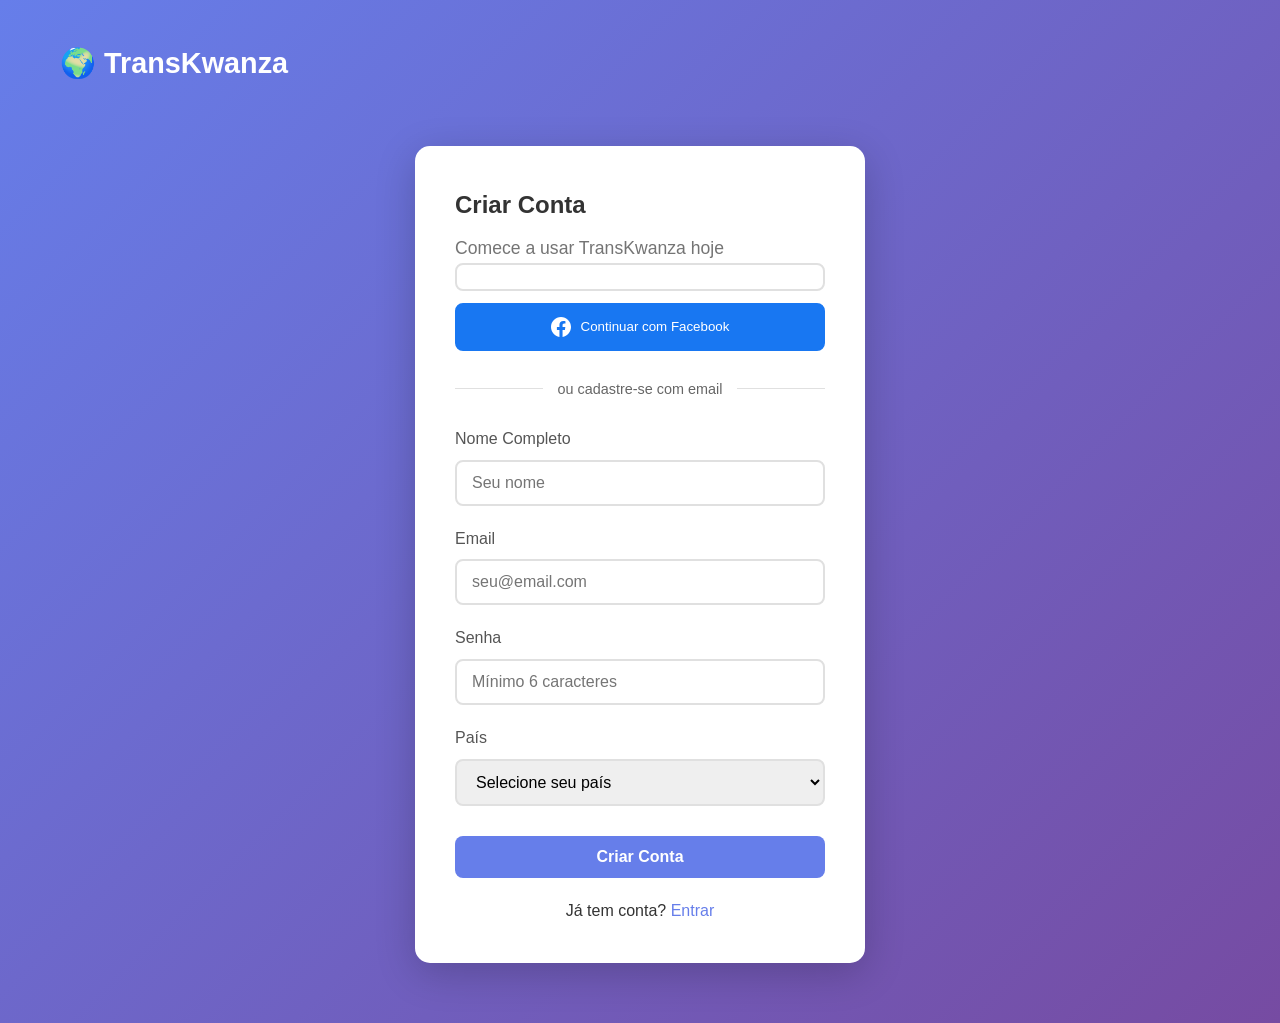
==== commit a2eca63a: "feat: Adicionar Login Social com Google e Facebook (FASE 3) 🔐 SISTEMA DE AUTENTICAÇÃO SOCIAL  Implem" ====
--- a/public_html/cadastro.html
+++ b/public_html/cadastro.html
@@ -5,6 +5,77 @@
     <meta name="viewport" content="width=device-width, initial-scale=1.0">
     <title>Cadastro - TransKwanza</title>
     <link rel="stylesheet" href="css/style.css">
+    <style>
+        .social-divider {
+            text-align: center;
+            margin: 25px 0;
+            position: relative;
+        }
+
+        .social-divider::before {
+            content: '';
+            position: absolute;
+            left: 0;
+            top: 50%;
+            width: 100%;
+            height: 1px;
+            background: #e0e0e0;
+        }
+
+        .social-divider span {
+            background: white;
+            padding: 0 15px;
+            position: relative;
+            color: #666;
+            font-size: 0.9rem;
+        }
+
+        .social-buttons {
+            display: flex;
+            flex-direction: column;
+            gap: 12px;
+            margin-bottom: 20px;
+        }
+
+        .social-btn {
+            display: flex;
+            align-items: center;
+            justify-content: center;
+            gap: 10px;
+            padding: 12px;
+            border: 2px solid #e0e0e0;
+            border-radius: 8px;
+            background: white;
+            cursor: pointer;
+            font-weight: 500;
+            transition: all 0.3s;
+        }
+
+        .social-btn:hover {
+            border-color: #667eea;
+            box-shadow: 0 2px 8px rgba(0,0,0,0.1);
+        }
+
+        .social-btn.google:hover {
+            border-color: #4285f4;
+        }
+
+        .social-btn.facebook {
+            background: #1877f2;
+            color: white;
+            border-color: #1877f2;
+        }
+
+        .social-btn.facebook:hover {
+            background: #165ecc;
+            border-color: #165ecc;
+        }
+
+        #googleSignInBtn {
+            display: flex;
+            justify-content: center;
+        }
+    </style>
 </head>
 <body>
     <div class="container">
@@ -16,6 +87,21 @@
             <div class="card auth-card">
                 <h2>Criar Conta</h2>
                 <p class="subtitle">Comece a usar TransKwanza hoje</p>
+
+                <!-- Cadastro Social -->
+                <div class="social-buttons">
+                    <div id="googleSignInBtn" class="social-btn google"></div>
+                    <button type="button" id="facebookLoginBtn" class="social-btn facebook">
+                        <svg width="20" height="20" viewBox="0 0 24 24" fill="currentColor">
+                            <path d="M24 12.073c0-6.627-5.373-12-12-12s-12 5.373-12 12c0 5.99 4.388 10.954 10.125 11.854v-8.385H7.078v-3.47h3.047V9.43c0-3.007 1.792-4.669 4.533-4.669 1.312 0 2.686.235 2.686.235v2.953H15.83c-1.491 0-1.956.925-1.956 1.874v2.25h3.328l-.532 3.47h-2.796v8.385C19.612 23.027 24 18.062 24 12.073z"/>
+                        </svg>
+                        Continuar com Facebook
+                    </button>
+                </div>
+
+                <div class="social-divider">
+                    <span>ou cadastre-se com email</span>
+                </div>
 
                 <form id="registerForm">
                     <div class="form-group">
@@ -62,5 +148,6 @@
     </div>
 
     <script src="js/auth.js"></script>
+    <script src="js/social-login.js"></script>
 </body>
 </html>
